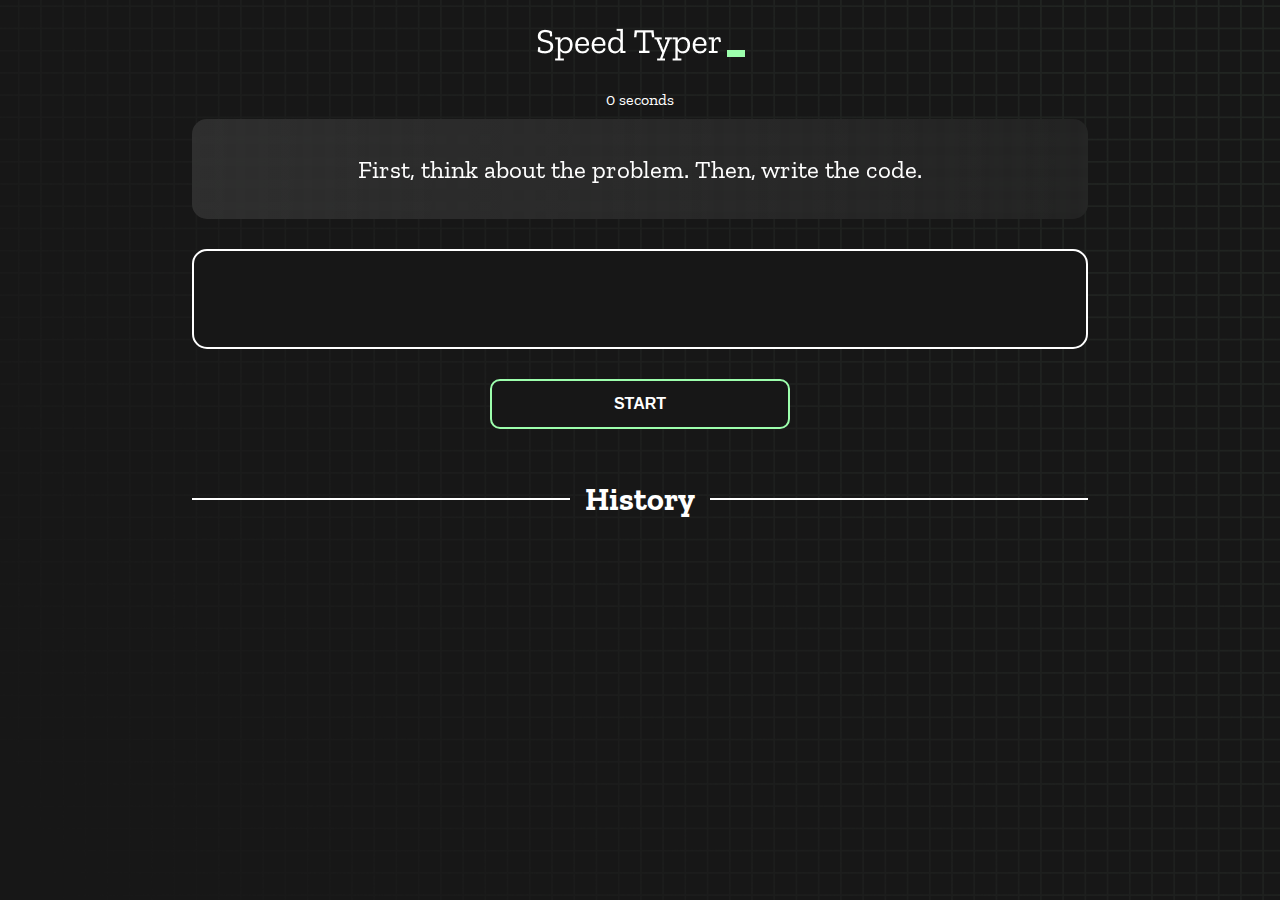
==== index.html @ 1dac7ca5 "Initial commit" ====
<!DOCTYPE html>
<html lang="en">
  <head>
    <meta charset="UTF-8" />
    <meta http-equiv="X-UA-Compatible" content="IE=edge" />
    <meta name="viewport" content="width=device-width, initial-scale=1.0" />
    <title>Speed Monster</title>
    <link rel="stylesheet" href="styles.css" />
    <link rel="preconnect" href="https://fonts.googleapis.com" />
    <link rel="preconnect" href="https://fonts.gstatic.com" crossorigin />
    <link
      href="https://fonts.googleapis.com/css2?family=Zilla+Slab:wght@300;400;500&display=swap"
      rel="stylesheet"
    />
  </head>
  <body>
    <h1 class="title"><img src="./logo.png" /></h1>
    <div id="show-time">0 seconds</div>

    <div class="box-container">
      <div id="question"></div>

      <div id="display" class="inactive"></div>

      <div class="buttons">
        <button id="starts">START</button>
      </div>

      <div class="divider-container">
        <div class="line"></div>
        <h1 class="title2">History</h1>
        <div class="line"></div>
      </div>
      <div id="histories"></div>
    </div>

    <div id="countdown"></div>
    <div id="modal-background" class="hidden"></div>
    <div id="result" class="hidden"></div>

    <script src="./history.js"></script>
    <script src="./script.js"></script>
  </body>
</html>
---- styles.css ----
* {
  padding: 0;
  margin: 0;
  box-sizing: border-box;
}

body {
  background-image: url("./bg.png");
  background-size: cover;
  background-position: left top;
  font-family: "Zilla Slab", serif;
}

.box-container {
  width: 70%;
  margin: 0 auto;
}

#question {
  height: 100px;
  display: flex;
  align-items: center;
  justify-content: center;
  color: white;
  font-size: 25px;
  border-radius: 15px;
  background: rgb(255, 255, 255);
  background: linear-gradient(
    92.49deg,
    rgba(255, 255, 255, 0.1) 0.18%,
    rgba(255, 255, 255, 0.05) 99.85%
  );
  backdrop-filter: blur(5px);
  margin-bottom: 30px;
}

#display {
  height: 100px;
  display: flex;
  flex-wrap: wrap;
  align-items: center;
  padding-left: 5rem;
  color: white;
  font-size: 32px;
  background-color: #171717;
  border: 2px solid #9dffad;
  border-radius: 15px;
}

#countdown {
  position: fixed;
  height: 100vh;
  width: 100vw;
  background-color: rgba(0, 0, 0, 0.8);
  top: 0;
  left: 0;
  display: flex;
  align-items: center;
  justify-content: center;
  font-size: 3rem;
  color: white;
  display: none;
}
#result {
  position: fixed;
  top: 10%; 
  left: 10%;
  transform: translate(-50%, -50%);
  height: 250px;
  width: 400px;
  background-color: #171717;
  border-radius: 15px;
  border: 2px solid #9dffad;
  color: white;
  text-align: center;
  padding: 2rem;
}
#show-time{
  text-align: center;
  color: white;
  margin: 10px 0;
}

.green {
  color: #9dffad;
}
.red {
  color: #eb6565;
}
.bold {
  font-weight: 700;
}
.inactive {
  border: 2px solid white !important;
}
.hidden {
  display: none;
}
.title {
  text-align: center;
  color: white;
  margin: 20px 0;
}

.divider-container {
  height: 80px;
  display: flex;
  justify-content: center;
  align-items: center;
  gap: 15px;
  margin: 0 auto;
}

.line {
  height: 2px;
  background: white;
  width: 100%;
}

.title2 {
  color: white;
  display: block;
}

.buttons {
  display: flex;
  justify-content: center;
  margin: 30px 0;
}
button {
  padding: 10px 20px;
  border: none;
  font-size: 16px;
  font-weight: bold;
  width: 300px;
  height: 50px;
  color: white;
  background-color: #171717;
  border-radius: 10px;
  border: 2px solid #9dffad;
  cursor: pointer;
}

#histories {
  display: flex;
  flex-wrap: wrap;
  justify-content: space-around;
}

.card {
  width: 100%;
  height: 100%;
  padding: 50px;
  display: flex;
  justify-content: space-between;
  align-items: center;
  padding: 20px 30px;
  color: white;
  border-radius: 15px;
  background: rgb(255, 255, 255);
  background: linear-gradient(
    92.49deg,
    rgba(255, 255, 255, 0.1) 0.18%,
    rgba(255, 255, 255, 0.05) 99.85%
  );
  backdrop-filter: blur(5px);
  margin-bottom: 30px;
}

#modal-background {
  background: rgb(255, 255, 255);
  background: linear-gradient(
    92.49deg,
    rgba(255, 255, 255, 0.1) 0.18%,
    rgba(255, 255, 255, 0.05) 99.85%
  );
  backdrop-filter: blur(5px);
  height: 100vh;
  width: 100%;
  position: fixed;
  top: 0;
}

@media only screen and (max-width: 700px) {
  .box-container {
    padding: 0 20px;
    width: 100%;
  }
  .card {
    flex-direction: column;
  }
}
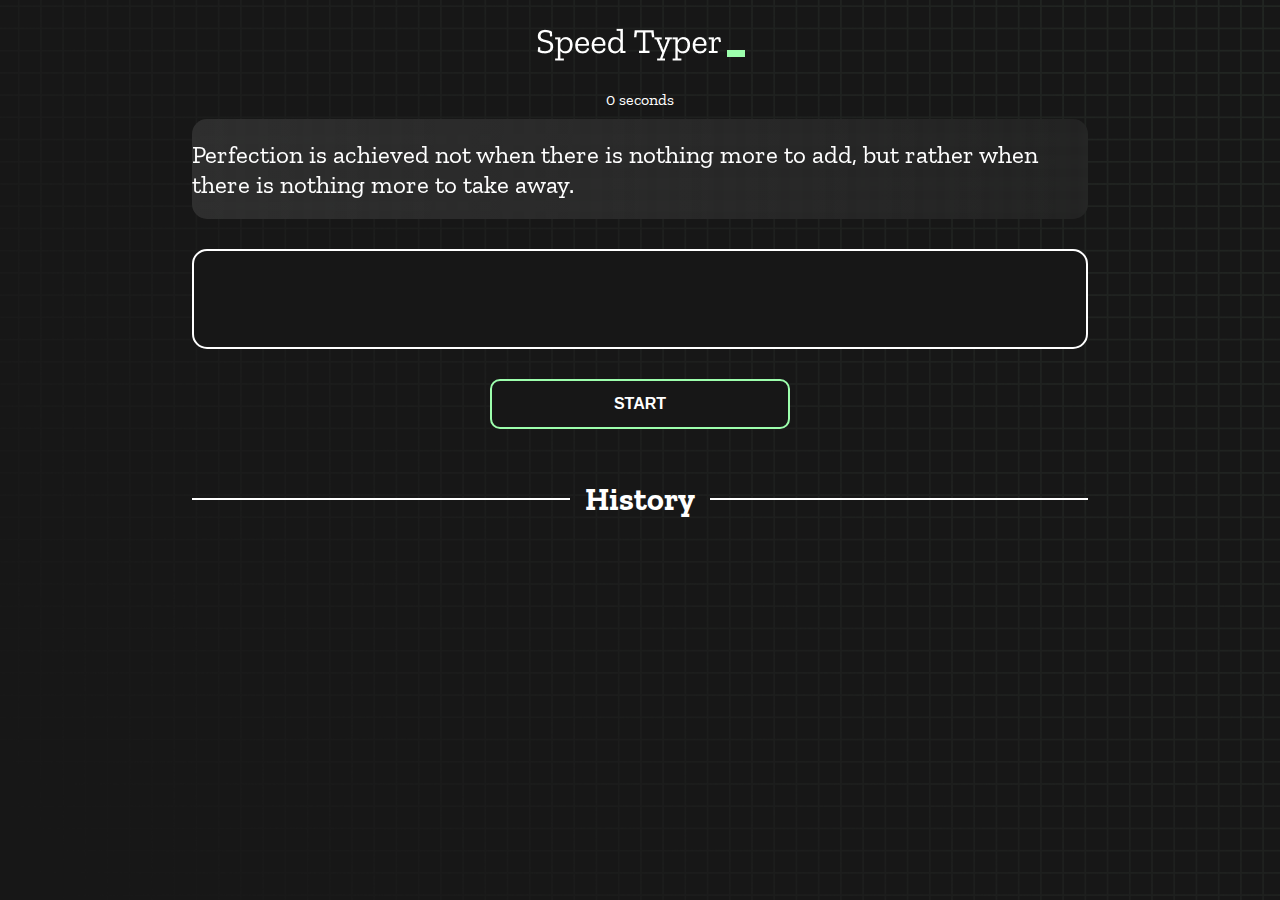
==== commit b84a3265: "project update" ====
--- a/index.html
+++ b/index.html
@@ -1,44 +1,44 @@
 <!DOCTYPE html>
 <html lang="en">
-  <head>
-    <meta charset="UTF-8" />
-    <meta http-equiv="X-UA-Compatible" content="IE=edge" />
-    <meta name="viewport" content="width=device-width, initial-scale=1.0" />
-    <title>Speed Monster</title>
-    <link rel="stylesheet" href="styles.css" />
-    <link rel="preconnect" href="https://fonts.googleapis.com" />
-    <link rel="preconnect" href="https://fonts.gstatic.com" crossorigin />
-    <link
-      href="https://fonts.googleapis.com/css2?family=Zilla+Slab:wght@300;400;500&display=swap"
-      rel="stylesheet"
-    />
-  </head>
-  <body>
-    <h1 class="title"><img src="./logo.png" /></h1>
-    <div id="show-time">0 seconds</div>
+	<head>
+		<meta charset="UTF-8" />
+		<meta http-equiv="X-UA-Compatible" content="IE=edge" />
+		<meta name="viewport" content="width=device-width, initial-scale=1.0" />
+		<title>Speed Monster</title>
+		<link rel="stylesheet" href="styles.css" />
+		<link rel="preconnect" href="https://fonts.googleapis.com" />
+		<link rel="preconnect" href="https://fonts.gstatic.com" crossorigin />
+		<link
+			href="https://fonts.googleapis.com/css2?family=Zilla+Slab:wght@300;400;500&display=swap"
+			rel="stylesheet"
+		/>
+	</head>
+	<body>
+		<h1 class="title"><img src="./logo.png" /></h1>
+		<div id="show-time">0 seconds</div>
 
-    <div class="box-container">
-      <div id="question"></div>
+		<div class="box-container">
+			<div id="question"></div>
 
-      <div id="display" class="inactive"></div>
+			<div id="display" class="inactive"></div>
 
-      <div class="buttons">
-        <button id="starts">START</button>
-      </div>
+			<div class="buttons">
+				<button id="starts">START</button>
+			</div>
 
-      <div class="divider-container">
-        <div class="line"></div>
-        <h1 class="title2">History</h1>
-        <div class="line"></div>
-      </div>
-      <div id="histories"></div>
-    </div>
+			<div class="divider-container">
+				<div class="line"></div>
+				<h1 class="title2">History</h1>
+				<div class="line"></div>
+			</div>
+			<div id="histories"></div>
+		</div>
 
-    <div id="countdown"></div>
-    <div id="modal-background" class="hidden"></div>
-    <div id="result" class="hidden"></div>
+		<div id="countdown"></div>
+		<div id="modal-background" class="hidden"></div>
+		<div id="result" class="hidden"></div>
 
-    <script src="./history.js"></script>
-    <script src="./script.js"></script>
-  </body>
+		<script src="./history.js"></script>
+		<script src="./script.js"></script>
+	</body>
 </html>
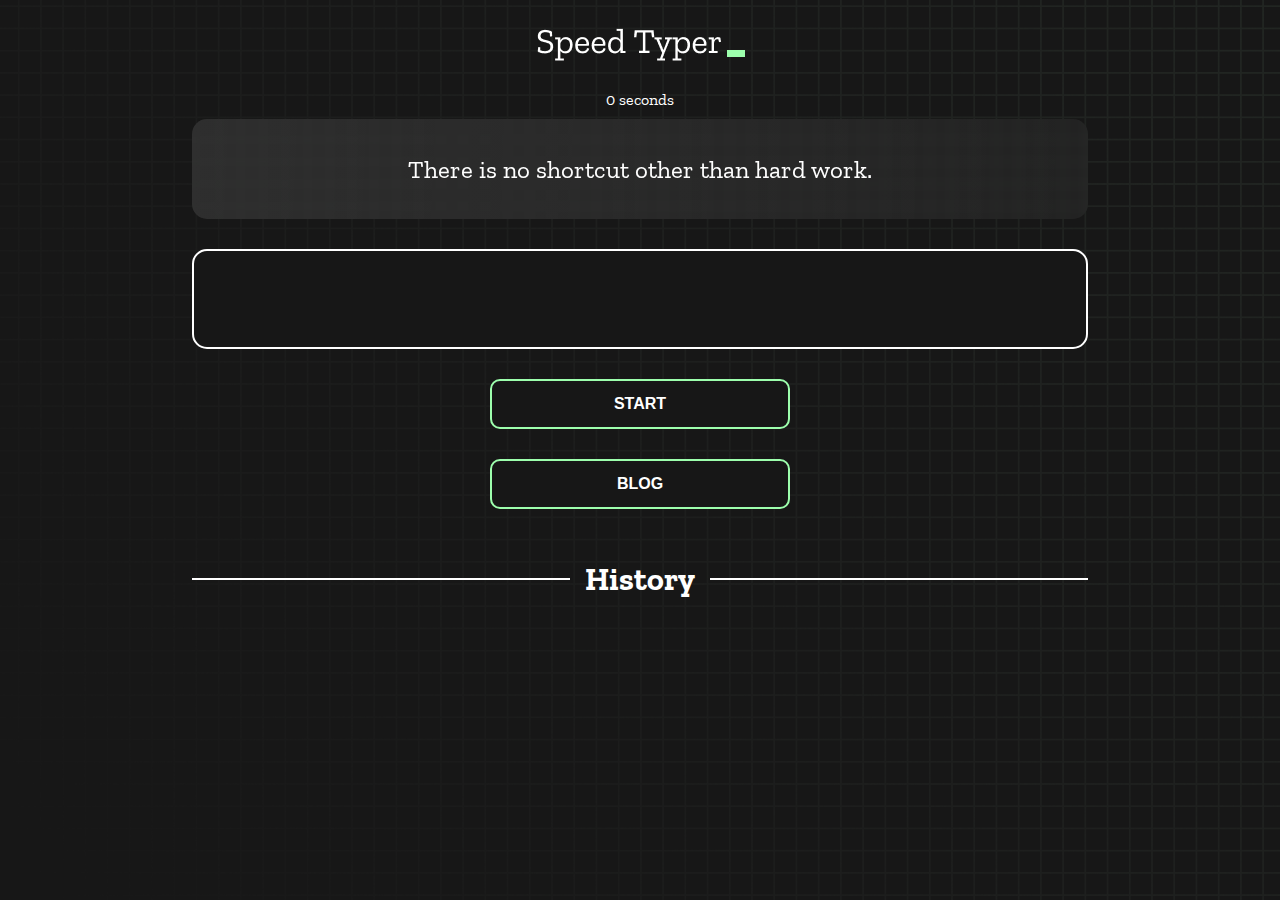
==== commit fead7ec9: "Blog Button add in Home page" ====
--- a/index.html
+++ b/index.html
@@ -26,6 +26,10 @@
 				<button id="starts">START</button>
 			</div>
 
+			<div class="buttons">
+				<a href="blog.html"><button>BLOG</button></a>
+			</div>
+
 			<div class="divider-container">
 				<div class="line"></div>
 				<h1 class="title2">History</h1>
--- a/styles.css
+++ b/styles.css
@@ -1,192 +1,195 @@
 * {
-  padding: 0;
-  margin: 0;
-  box-sizing: border-box;
+	padding: 0;
+	margin: 0;
+	box-sizing: border-box;
 }
 
 body {
-  background-image: url("./bg.png");
-  background-size: cover;
-  background-position: left top;
-  font-family: "Zilla Slab", serif;
+	background-image: url('./bg.png');
+	background-size: cover;
+	background-position: left top;
+	font-family: 'Zilla Slab', serif;
 }
 
 .box-container {
-  width: 70%;
-  margin: 0 auto;
+	width: 70%;
+	margin: 0 auto;
 }
 
 #question {
-  height: 100px;
-  display: flex;
-  align-items: center;
-  justify-content: center;
-  color: white;
-  font-size: 25px;
-  border-radius: 15px;
-  background: rgb(255, 255, 255);
-  background: linear-gradient(
-    92.49deg,
-    rgba(255, 255, 255, 0.1) 0.18%,
-    rgba(255, 255, 255, 0.05) 99.85%
-  );
-  backdrop-filter: blur(5px);
-  margin-bottom: 30px;
+	height: 100px;
+	display: flex;
+	align-items: center;
+	justify-content: center;
+	color: white;
+	font-size: 25px;
+	border-radius: 15px;
+	background: rgb(255, 255, 255);
+	background: linear-gradient(
+		92.49deg,
+		rgba(255, 255, 255, 0.1) 0.18%,
+		rgba(255, 255, 255, 0.05) 99.85%
+	);
+	backdrop-filter: blur(5px);
+	margin-bottom: 30px;
+	padding: 5px 10px;
 }
 
 #display {
-  height: 100px;
-  display: flex;
-  flex-wrap: wrap;
-  align-items: center;
-  padding-left: 5rem;
-  color: white;
-  font-size: 32px;
-  background-color: #171717;
-  border: 2px solid #9dffad;
-  border-radius: 15px;
+	height: 100px;
+	display: flex;
+	flex-wrap: wrap;
+	align-items: center;
+	padding-left: 5rem;
+	color: white;
+	font-size: 32px;
+	background-color: #171717;
+	border: 2px solid #9dffad;
+	border-radius: 15px;
 }
 
 #countdown {
-  position: fixed;
-  height: 100vh;
-  width: 100vw;
-  background-color: rgba(0, 0, 0, 0.8);
-  top: 0;
-  left: 0;
-  display: flex;
-  align-items: center;
-  justify-content: center;
-  font-size: 3rem;
-  color: white;
-  display: none;
+	position: fixed;
+	height: 100vh;
+	width: 100vw;
+	background-color: rgba(0, 0, 0, 0.8);
+	top: 0;
+	left: 0;
+	display: flex;
+	align-items: center;
+	justify-content: center;
+	font-size: 3rem;
+	color: white;
+	display: none;
 }
 #result {
-  position: fixed;
-  top: 10%; 
-  left: 10%;
-  transform: translate(-50%, -50%);
-  height: 250px;
-  width: 400px;
-  background-color: #171717;
-  border-radius: 15px;
-  border: 2px solid #9dffad;
-  color: white;
-  text-align: center;
-  padding: 2rem;
+	position: fixed;
+	top: 50%;
+	left: 50%;
+	transform: translate(-50%, -50%);
+	height: 250px;
+	width: 400px;
+	background-color: #171717;
+	border-radius: 15px;
+	border: 2px solid #9dffad;
+	color: white;
+	text-align: center;
+	padding: 2rem;
 }
-#show-time{
-  text-align: center;
-  color: white;
-  margin: 10px 0;
+#show-time {
+	text-align: center;
+	color: white;
+	margin: 10px 0;
 }
 
 .green {
-  color: #9dffad;
+	color: #9dffad;
 }
 .red {
-  color: #eb6565;
+	color: #eb6565;
 }
 .bold {
-  font-weight: 700;
+	font-weight: 700;
 }
 .inactive {
-  border: 2px solid white !important;
+	border: 2px solid white !important;
 }
 .hidden {
-  display: none;
+	display: none;
 }
 .title {
-  text-align: center;
-  color: white;
-  margin: 20px 0;
+	text-align: center;
+	color: white;
+	margin: 20px 0;
 }
 
 .divider-container {
-  height: 80px;
-  display: flex;
-  justify-content: center;
-  align-items: center;
-  gap: 15px;
-  margin: 0 auto;
+	height: 80px;
+	display: flex;
+	justify-content: center;
+	align-items: center;
+	gap: 15px;
+	margin: 0 auto;
 }
 
 .line {
-  height: 2px;
-  background: white;
-  width: 100%;
+	height: 2px;
+	background: white;
+	width: 100%;
 }
 
 .title2 {
-  color: white;
-  display: block;
+	color: white;
+	display: block;
 }
 
 .buttons {
-  display: flex;
-  justify-content: center;
-  margin: 30px 0;
+	display: flex;
+	justify-content: center;
+	margin: 30px 0;
 }
 button {
-  padding: 10px 20px;
-  border: none;
-  font-size: 16px;
-  font-weight: bold;
-  width: 300px;
-  height: 50px;
-  color: white;
-  background-color: #171717;
-  border-radius: 10px;
-  border: 2px solid #9dffad;
-  cursor: pointer;
+	padding: 10px 20px;
+	border: none;
+	font-size: 16px;
+	font-weight: bold;
+	width: 300px;
+	height: 50px;
+	color: white;
+	background-color: #171717;
+	border-radius: 10px;
+	border: 2px solid #9dffad;
+	cursor: pointer;
 }
 
 #histories {
-  display: flex;
-  flex-wrap: wrap;
-  justify-content: space-around;
+	display: flex;
+	flex-wrap: wrap;
+	justify-content: space-around;
 }
 
 .card {
-  width: 100%;
-  height: 100%;
-  padding: 50px;
-  display: flex;
-  justify-content: space-between;
-  align-items: center;
-  padding: 20px 30px;
-  color: white;
-  border-radius: 15px;
-  background: rgb(255, 255, 255);
-  background: linear-gradient(
-    92.49deg,
-    rgba(255, 255, 255, 0.1) 0.18%,
-    rgba(255, 255, 255, 0.05) 99.85%
-  );
-  backdrop-filter: blur(5px);
-  margin-bottom: 30px;
+	width: 30.33%;
+	height: 100%;
+	padding: 50px;
+	/* display: flex; */
+	justify-content: space-between;
+	align-items: center;
+	padding: 20px 20px;
+	text-align: center;
+	color: white;
+	border-radius: 15px;
+	background: rgb(255, 255, 255);
+	background: linear-gradient(
+		92.49deg,
+		rgba(255, 255, 255, 0.1) 0.18%,
+		rgba(255, 255, 255, 0.05) 99.85%
+	);
+	backdrop-filter: blur(5px);
+	margin: 10px 0;
 }
 
 #modal-background {
-  background: rgb(255, 255, 255);
-  background: linear-gradient(
-    92.49deg,
-    rgba(255, 255, 255, 0.1) 0.18%,
-    rgba(255, 255, 255, 0.05) 99.85%
-  );
-  backdrop-filter: blur(5px);
-  height: 100vh;
-  width: 100%;
-  position: fixed;
-  top: 0;
+	background: rgb(255, 255, 255);
+	background: linear-gradient(
+		92.49deg,
+		rgba(255, 255, 255, 0.1) 0.18%,
+		rgba(255, 255, 255, 0.05) 99.85%
+	);
+	backdrop-filter: blur(5px);
+	height: 100vh;
+	width: 100%;
+	position: fixed;
+	top: 0;
 }
 
 @media only screen and (max-width: 700px) {
-  .box-container {
-    padding: 0 20px;
-    width: 100%;
-  }
-  .card {
-    flex-direction: column;
-  }
+	.box-container {
+		padding: 0 20px;
+		width: 100%;
+	}
+	.card {
+		flex-direction: column;
+		width: 100%;
+	}
 }
